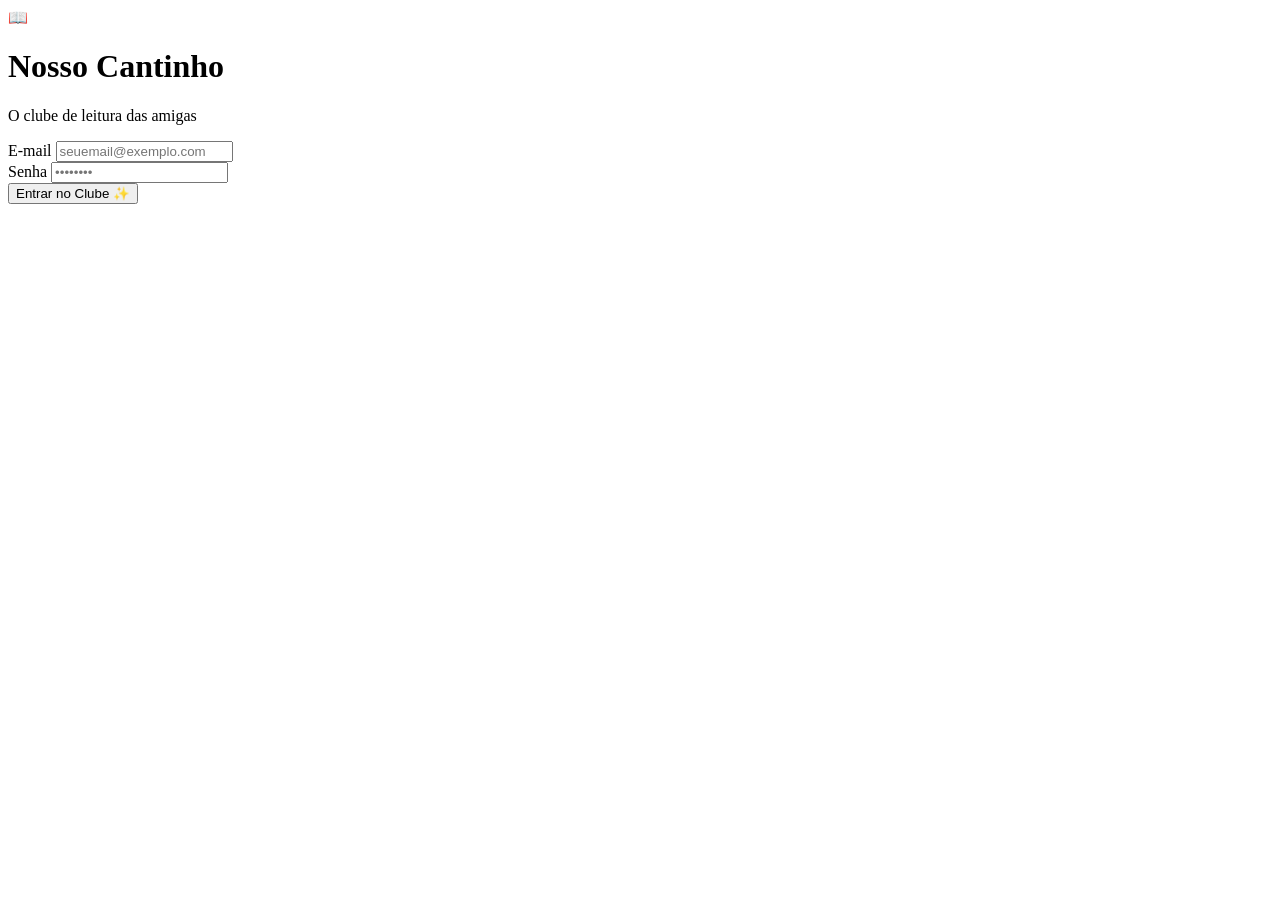
==== index.html @ a2f757ce "Update index.html" ====
<!DOCTYPE html>
<html lang="pt-BR">
<head>
    <meta charset="UTF-8">
    <meta name="viewport" content="width=device-width, initial-scale=1.0">
    <title>Nosso Cantinho - Login</title>
    <link rel="stylesheet" href="css/style.css">
    <link rel="stylesheet" href="css/login.css">
</head>
<body>

    <div class="login-container">
        <div class="login-box">
            <div class="login-logo">
                <span>📖</span>
                <h1>Nosso Cantinho</h1>
                <p>O clube de leitura das amigas</p>
            </div>
            
            <form id="formLogin" onsubmit="executarLogin(event)">
                <div class="form-group">
                    <label for="email">E-mail</label>
                    <input type="email" id="email" placeholder="seuemail@exemplo.com" required>
                </div>
                
                <div class="form-group">
                    <label for="senha">Senha</label>
                    <input type="password" id="senha" placeholder="••••••••" required>
                </div>

                <div id="mensagemErro" class="msg-erro" style="display: none;"></div>

                <button type="submit" class="btn-login">Entrar no Clube ✨</button>
            </form>
        </div>
    </div>

    <script src="js/auth.js"></script>
</body>
</html>
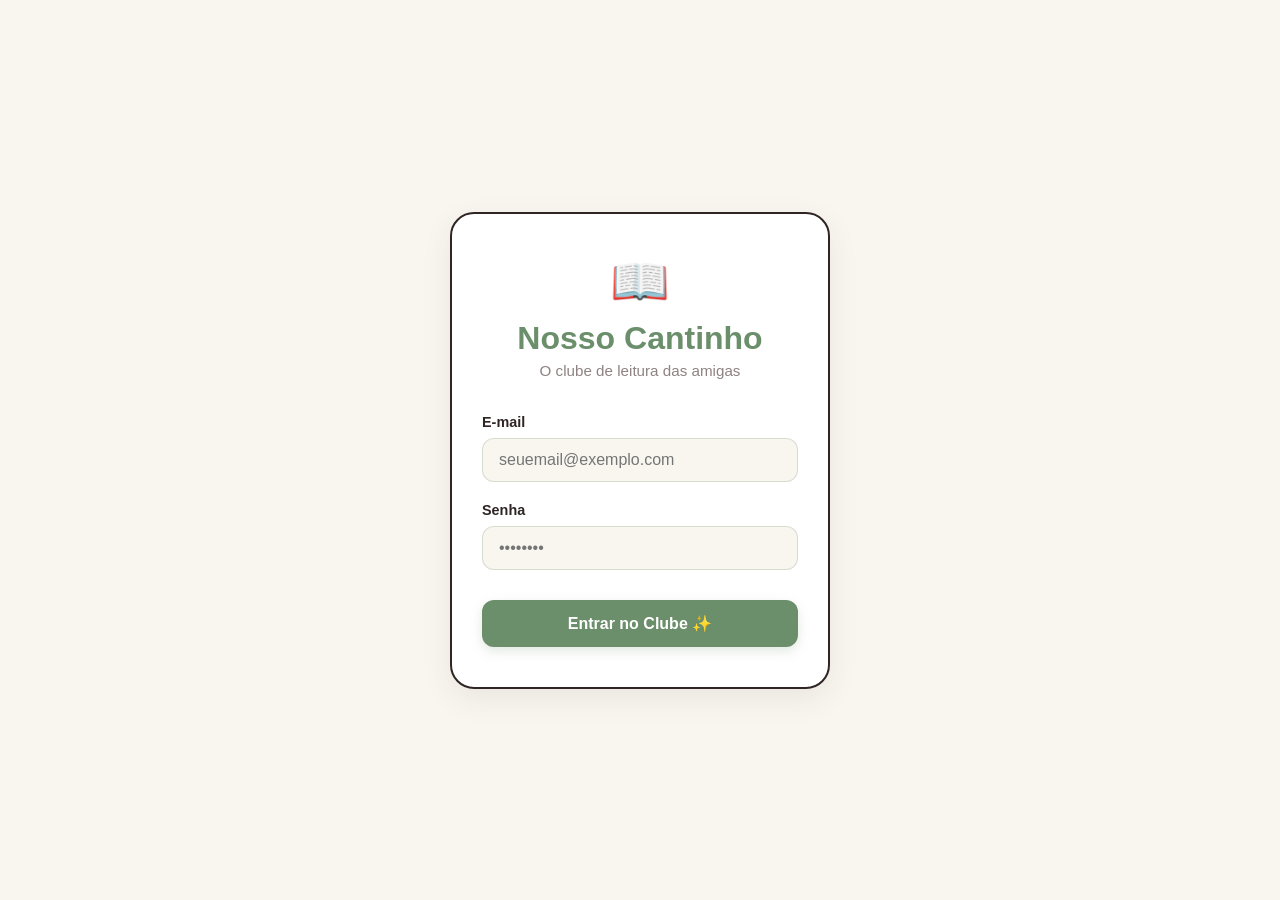
==== commit fdd20fb5: "Update index.html" ====
--- a/index.html
+++ b/index.html
@@ -35,6 +35,6 @@
         </div>
     </div>
 
-    <script src="js/auth.js"></script>
+    <script src="js/auth.js?v=2"></script>
 </body>
 </html>
--- a/css/style.css
+++ b/css/style.css
@@ -0,0 +1,199 @@
+/* css/style.css - Estrutura Global Profissional e Cozy */
+
+:root {
+    --bg-color: #F9F6F0;       /* Um creme levemente mais aquecido e aconchegante */
+    --primary-color: #6B8E6B;  /* Verde Sálvia mais escuro e vivo (traz peso visual) */
+    --accent-color: #E28743;   /* Terracota/Laranja pastel bem mais vivo e alegre */
+    --secondary-color: #5B84B1; /* Azul Empoeirado bem mais presente e nítido */
+    --highlight-color: #E06377; /* Rosa/Pêssego marcante para detalhes importantes */
+    --text-color: #2F2524;     /* Marrom quase preto (muito mais contraste para leitura) */
+    --card-bg: #FFFFFF;        
+    --border-color: rgba(107, 142, 107, 0.25); /* Bordas mais marcadas */
+    --font-main: 'Segoe UI', Tahoma, Geneva, Verdana, sans-serif;
+}
+
+* {
+    margin: 0;
+    padding: 0;
+    box-sizing: border-box;
+}
+
+body {
+    background-color: var(--bg-color);
+    color: var(--text-color);
+    font-family: var(--font-main);
+    display: flex;
+    min-height: 100vh;
+}
+
+/* ==========================================================================
+   MÁGICA DA ESTRUTURA: MENU LATERAL (SIDEBAR)
+   ========================================================================== */
+.sidebar {
+    width: 260px;
+    background-color: var(--card-bg);
+    border-right: 1px solid var(--border-color);
+    display: flex;
+    flex-direction: column;
+    padding: 30px 20px;
+    position: fixed;
+    height: 100vh;
+    left: 0;
+    top: 0;
+    z-index: 100;
+}
+
+.sidebar-logo {
+    font-size: 1.4rem;
+    font-weight: 700;
+    color: var(--primary-color);
+    margin-bottom: 40px;
+    display: flex;
+    align-items: center;
+    gap: 10px;
+}
+
+.sidebar-menu {
+    display: flex;
+    flex-direction: column;
+    gap: 10px;
+    list-style: none;
+}
+
+.nav-link {
+    display: flex;
+    align-items: center;
+    gap: 15px;
+    padding: 14px 18px;
+    color: #8E8382;
+    text-decoration: none;
+    font-weight: 600;
+    border-radius: 12px;
+    transition: all 0.3s ease;
+}
+
+.nav-link span {
+    font-size: 1.2rem;
+}
+
+/* Efeito Hover e Ativo super profissional */
+.nav-link:hover, .nav-link.active {
+    background-color: rgba(163, 177, 155, 0.12); /* Fundo sálvia bem sutil */
+    color: var(--primary-color);
+}
+
+.nav-link.active {
+    border-left: 4px solid var(--primary-color);
+    border-radius: 4px 12px 12px 4px;
+}
+
+/* ==========================================================================
+   ÁREA PRINCIPAL DE CONTEÚDO (DIREITA)
+   ========================================================================== */
+.main-wrapper {
+    margin-left: 260px; /* Empurra o conteúdo para o lado da sidebar */
+    flex: 1;
+    display: flex;
+    flex-direction: column;
+}
+
+/* HEADER SUPERIOR */
+.top-header {
+    height: 80px;
+    background-color: var(--card-bg);
+    border-bottom: 1px solid var(--border-color);
+    display: flex;
+    align-items: center;
+    justify-content: space-between;
+    padding: 0 40px;
+    position: sticky;
+    top: 0;
+    z-index: 90;
+}
+
+/* Barra de Pesquisa Estilizada */
+.search-container {
+    position: relative;
+    width: 350px;
+}
+
+.search-container input {
+    width: 100%;
+    padding: 10px 15px 10px 40px;
+    border: 1px solid var(--border-color);
+    border-radius: 20px; /* Estilo pílula */
+    background-color: var(--bg-color);
+    color: var(--text-color);
+    font-size: 0.9rem;
+    transition: all 0.3s ease;
+}
+
+.search-container input:focus {
+    outline: none;
+    border-color: var(--secondary-color);
+    background-color: #FFF;
+    box-shadow: 0 4px 12px rgba(155, 177, 193, 0.15);
+}
+
+.search-icon {
+    position: absolute;
+    left: 15px;
+    top: 50%;
+    transform: translateY(-50%);
+    opacity: 0.5;
+}
+
+/* Ícones do Canto Direito do Header */
+.header-actions {
+    display: flex;
+    align-items: center;
+    gap: 20px;
+}
+
+.icon-btn {
+    background: none;
+    border: none;
+    font-size: 1.3rem;
+    cursor: pointer;
+    position: relative;
+    color: var(--text-color);
+    opacity: 0.8;
+    transition: opacity 0.2s;
+}
+
+.icon-btn:hover {
+    opacity: 1;
+}
+
+.avatar-perfil {
+    width: 40px;
+    height: 40px;
+    border-radius: 50%;
+    background-color: var(--highlight-color);
+    display: flex;
+    align-items: center;
+    justify-content: center;
+    font-weight: bold;
+    color: white;
+    border: 2px solid white;
+    box-shadow: 0 2px 6px rgba(0,0,0,0.1);
+}
+
+/* CONTAINER DO CONTEÚDO DAS PÁGINAS */
+.content-body {
+    padding: 40px;
+    max-width: 1100px;
+    width: 100%;
+}
+
+/* Responsividade Básica para telas menores/celular */
+@media (max-width: 768px) {
+    body { flex-direction: column; }
+    .sidebar { width: 100%; height: auto; position: relative; padding: 15px; }
+    .sidebar-logo { margin-bottom: 15px; }
+    .sidebar-menu { flex-direction: row; justify-content: space-around; }
+    .nav-link { padding: 8px; font-size: 0.8rem; }
+    .main-wrapper { margin-left: 0; }
+    .top-header { padding: 0 20px; }
+    .search-container { width: 180px; }
+}
--- a/css/login.css
+++ b/css/login.css
@@ -0,0 +1,104 @@
+/* css/login.css */
+
+body {
+    background-color: var(--bg-color);
+    display: flex;
+    justify-content: center;
+    align-items: center;
+    height: 100vh;
+    margin: 0;
+}
+
+.login-container {
+    width: 100%;
+    max-width: 420px;
+    padding: 20px;
+}
+
+.login-box {
+    background-color: var(--card-bg);
+    border: 2px solid var(--text-color);
+    border-radius: 24px;
+    padding: 40px 30px;
+    box-shadow: 0 10px 30px rgba(47, 37, 36, 0.08);
+}
+
+.login-logo {
+    text-align: center;
+    margin-bottom: 35px;
+}
+
+.login-logo span {
+    font-size: 3rem;
+    display: inline-block;
+    margin-bottom: 10px;
+}
+
+.login-logo h1 {
+    color: var(--primary-color);
+    font-size: 2rem;
+    margin: 0;
+}
+
+.login-logo p {
+    color: #8E8382;
+    margin: 5px 0 0 0;
+    font-size: 0.95rem;
+}
+
+.form-group {
+    margin-bottom: 20px;
+}
+
+.form-group label {
+    display: block;
+    font-weight: 700;
+    color: var(--text-color);
+    margin-bottom: 8px;
+    font-size: 0.9rem;
+}
+
+.form-group input {
+    width: 100%;
+    padding: 12px 16px;
+    border: 1px solid var(--border-color);
+    border-radius: 12px;
+    background-color: var(--bg-color);
+    color: var(--text-color);
+    box-sizing: border-box;
+    font-size: 1rem;
+    transition: border-color 0.3s ease;
+}
+
+.form-group input:focus {
+    outline: none;
+    border-color: var(--primary-color);
+}
+
+.btn-login {
+    width: 100%;
+    background-color: var(--primary-color);
+    color: white;
+    border: none;
+    padding: 14px;
+    font-size: 1rem;
+    font-weight: 700;
+    border-radius: 12px;
+    cursor: pointer;
+    box-shadow: 0 4px 12px rgba(107, 142, 107, 0.2);
+    transition: all 0.3s ease;
+    margin-top: 10px;
+}
+
+.btn-login:hover {
+    background-color: #5B7A5B;
+    transform: translateY(-1px);
+}
+
+.msg-erro {
+    color: var(--highlight-color);
+    font-size: 0.85rem;
+    font-weight: 700;
+    margin-bottom: 15px;
+    text-align: center;
+}
